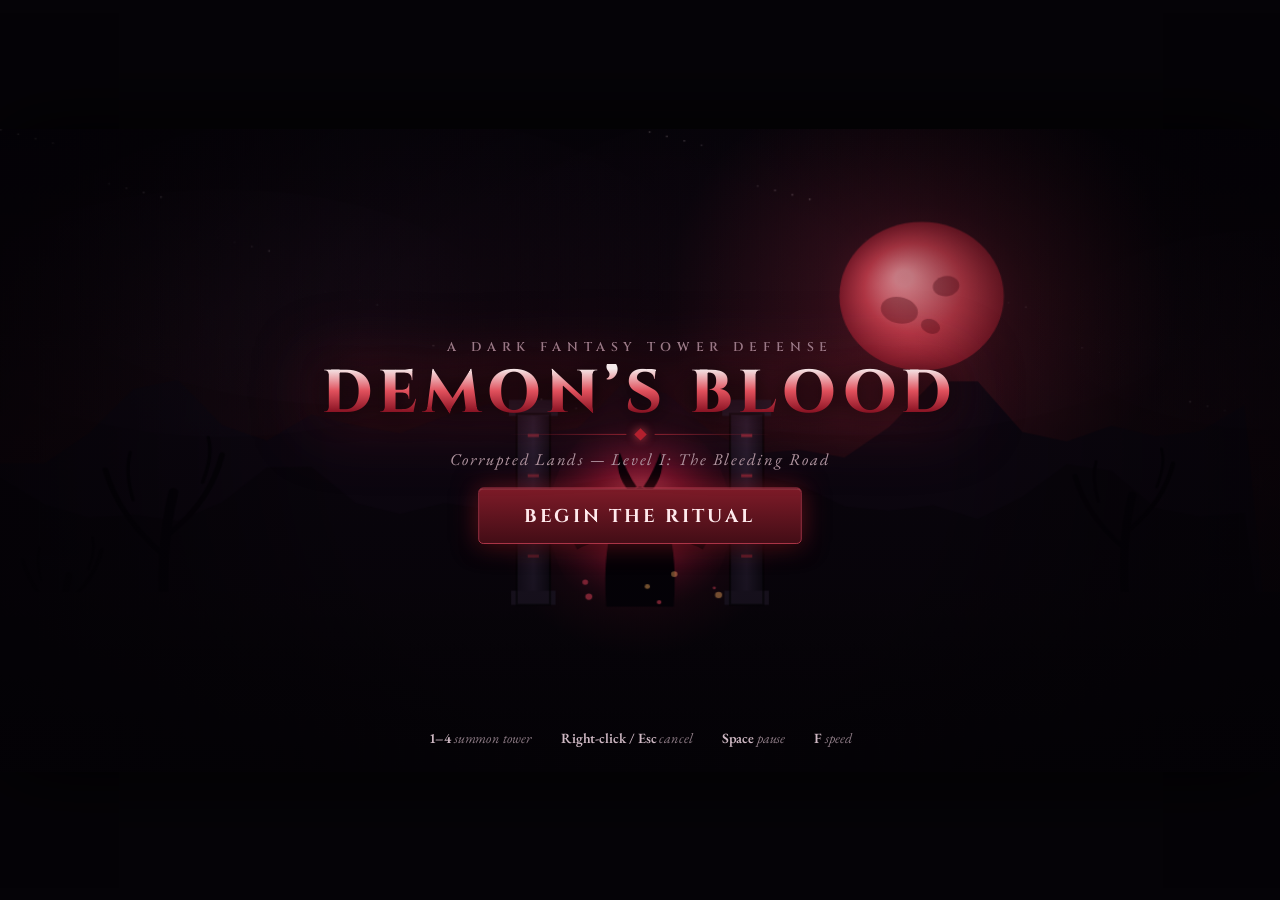
==== index.html @ a46289be "Seeker cost down to 100, upgrades +20%" ====
<!DOCTYPE html>
<html lang="en">
<head>
<meta charset="UTF-8">
<meta name="viewport" content="width=device-width, initial-scale=1">
<title>Demon's Blood — Dark Fantasy Tower Defense</title>
<link rel="preconnect" href="https://fonts.googleapis.com">
<link rel="preconnect" href="https://fonts.gstatic.com" crossorigin>
<link href="https://fonts.googleapis.com/css2?family=Cinzel:wght@400;600;800&family=EB+Garamond:ital,wght@0,400;0,600;1,400&display=swap" rel="stylesheet">
<link rel="stylesheet" href="css/style.css?v=19">
</head>
<body>

<div id="stage">
  <canvas id="game" width="1152" height="640"></canvas>

  <!-- ==================== IN-GAME HUD ==================== -->
  <div id="hud" class="hidden">

    <div id="top-bar">
      <div class="stat" id="stat-lives" title="Portal Integrity">
        <svg viewBox="0 0 24 24" class="ico"><path d="M12 21s-7.5-4.9-9.6-9.3C.7 8.3 2.4 4.6 5.8 3.7c2-.5 4.2.3 5.4 2 1.2-1.7 3.4-2.5 5.4-2 3.4.9 5.1 4.6 3.4 8C19.5 16.1 12 21 12 21z"/></svg>
        <span id="val-lives">20</span>
      </div>
      <div class="stat" id="stat-gold" title="Blood Gold">
        <svg viewBox="0 0 24 24" class="ico gold"><circle cx="12" cy="12" r="8.5"/><circle cx="12" cy="12" r="5.2" class="inner"/></svg>
        <span id="val-gold">220</span>
      </div>
      <div class="stat" id="stat-wave" title="Wave">
        <svg viewBox="0 0 24 24" class="ico"><path d="M5 21V4.5c0-.6.7-.9 1.1-.4L8 6.5l2-2.4c.4-.5 1.1-.2 1.1.4V15c0 .6.7.9 1.1.4L14 13l2 2.4c.4.5 1.1.2 1.1-.4"/></svg>
        <span id="val-wave">Wave 0 / 10</span>
      </div>
      <div class="spacer"></div>
      <button class="hud-btn" id="btn-pause" title="Pause (Space)">&#10074;&#10074;</button>
      <button class="hud-btn" id="btn-speed" title="Game speed (F)">1&times;</button>
    </div>

    <div id="boss-bar" class="hidden">
      <div id="boss-name">The Blood Warden</div>
      <div class="bar-track"><div id="boss-fill"></div></div>
    </div>

    <div id="banner" class="hidden"></div>

    <!-- Tower info panel -->
    <div id="info-panel" class="hidden">
      <button id="btn-close-panel" title="Close">&times;</button>
      <div class="ip-gem" id="ip-gem"></div>
      <h3 id="ip-title">Blood Spire</h3>
      <div id="ip-level">Level I</div>
      <ul id="ip-stats"></ul>
      <button id="btn-upgrade" class="panel-btn">Upgrade</button>
      <button id="btn-sell" class="panel-btn alt">Sell</button>
    </div>

    <!-- Enemy info panel -->
    <div id="enemy-panel" class="hidden">
      <button id="btn-close-enemy" title="Close">&times;</button>
      <div class="ip-gem" id="ep-gem"></div>
      <h3 id="ep-title">Imp</h3>
      <div id="ep-sub">Foe</div>
      <ul id="ep-stats"></ul>
    </div>

    <!-- Tower shop -->
    <div id="shop">
      <div class="tower-card" data-type="blood">
        <div class="tc-key">1</div>
        <canvas width="76" height="76"></canvas>
        <div class="tc-name">Blood Spire</div>
        <div class="tc-cost"><span class="coin"></span><span class="cost-val">50</span></div>
      </div>
      <div class="tower-card" data-type="frost">
        <div class="tc-key">2</div>
        <canvas width="76" height="76"></canvas>
        <div class="tc-name">Frost Shrine</div>
        <div class="tc-cost"><span class="coin"></span><span class="cost-val">65</span></div>
      </div>
      <div class="tower-card" data-type="doom">
        <div class="tc-key">3</div>
        <canvas width="76" height="76"></canvas>
        <div class="tc-name">Doom Spire</div>
        <div class="tc-cost"><span class="coin"></span><span class="cost-val">90</span></div>
      </div>
      <div class="tower-card" data-type="soul">
        <div class="tc-key">4</div>
        <canvas width="76" height="76"></canvas>
        <div class="tc-name">Soul Altar</div>
        <div class="tc-cost"><span class="coin"></span><span class="cost-val">75</span></div>
      </div>
      <div class="tower-card" data-type="seeker">
        <div class="tc-key">5</div>
        <canvas width="76" height="76"></canvas>
        <div class="tc-name">Seeker Spire</div>
        <div class="tc-cost"><span class="coin"></span><span class="cost-val">120</span></div>
      </div>
    </div>

    <button id="btn-wave">
      <span id="wave-label">Call Wave 1</span>
      <span id="wave-bonus">+0</span>
    </button>

    <div id="toasts"></div>
    <div id="wave-bar"></div>
    <div id="wave-tip" class="hidden"></div>
    <div id="tower-tip" class="hidden"></div>
  </div>

  <!-- ==================== TITLE SCREEN ==================== -->
  <div id="title-screen" class="screen">
    <div class="title-logo">
      <div class="title-pre">A Dark Fantasy Tower Defense</div>
      <h1>Demon&rsquo;s Blood</h1>
      <div class="title-rule"><span></span><i></i><span></span></div>
      <div class="title-sub">Corrupted Lands &mdash; Level I: The Bleeding Road</div>
    </div>
    <button id="btn-start" class="btn-main">Begin the Ritual</button>
    <div class="title-tips">
      <span><b>1&ndash;4</b> summon tower</span>
      <span><b>Right-click / Esc</b> cancel</span>
      <span><b>Space</b> pause</span>
      <span><b>F</b> speed</span>
    </div>
  </div>

  <!-- ==================== DIFFICULTY ==================== -->
  <div id="difficulty-screen" class="screen hidden">
    <div class="screen-box difficulty-box">
      <h2>Prepare the Ritual</h2>
      <div class="result-sub">Choose your burden</div>
      <div class="diff-row">
        <div class="diff-label">Difficulty</div>
        <div class="diff-value"><span id="diff-num">1</span> / 10</div>
      </div>
      <input id="diff-slider" class="diff-slider" type="range" min="1" max="10" step="1" value="1">
      <div class="diff-desc" id="diff-desc">Enemy HP: +10%</div>
      <button id="btn-continue" class="btn-main">To Battle</button>
      <button id="btn-back-title" class="btn-ghost">Back</button>
    </div>
  </div>

  <!-- ==================== PAUSE ==================== -->
  <div id="pause-screen" class="screen hidden">
    <div class="screen-box">
      <h2>Ritual Suspended</h2>
      <button id="btn-resume" class="btn-main">Resume</button>
    </div>
  </div>

  <!-- ==================== VICTORY ==================== -->
  <div id="victory-screen" class="screen hidden">
    <div class="screen-box">
      <h2 class="good">The Road is Purged</h2>
      <div class="result-sub">The Bleeding Road endures your vigil.</div>
      <div class="result-stats">
        <div><span class="rs-val" id="v-kills">0</span><span class="rs-key">Slain</span></div>
        <div><span class="rs-val" id="v-gold">0</span><span class="rs-key">Gold Earned</span></div>
        <div><span class="rs-val" id="v-time">0:00</span><span class="rs-key">Time</span></div>
      </div>
      <button id="btn-replay-win" class="btn-main">Ritual Again</button>
      <button id="btn-menu-win" class="btn-ghost">Main Menu</button>
    </div>
  </div>

  <!-- ==================== DEFEAT ==================== -->
  <div id="defeat-screen" class="screen hidden">
    <div class="screen-box">
      <h2 class="bad">The Portal Has Fallen</h2>
      <div class="result-sub">Blood floods the mortal realm.</div>
      <div class="result-stats">
        <div><span class="rs-val" id="d-waves">0</span><span class="rs-key">Waves Held</span></div>
        <div><span class="rs-val" id="d-kills">0</span><span class="rs-key">Slain</span></div>
        <div><span class="rs-val" id="d-time">0:00</span><span class="rs-key">Time</span></div>
      </div>
      <button id="btn-replay-lose" class="btn-main">Ritual Again</button>
      <button id="btn-menu-lose" class="btn-ghost">Main Menu</button>
    </div>
  </div>

  <div id="damage-flash"></div>
</div>

<script src="js/sprites.js?v=19"></script>
<script src="js/game.js?v=19"></script>
</body>
</html>
---- css/style.css ----
/* ============================================================
   DEMON'S BLOOD — dark fantasy interface
   ============================================================ */
:root {
  --blood: #b3202e;
  --blood-bright: #e04552;
  --bone: #d8cfbc;
  --gold: #d9a441;
  --panel-0: #1c161d;
  --panel-1: #120d13;
  --panel-line: #4a3a44;
  --text: #cfc4c9;
  --text-dim: #8d8189;
}

* { margin: 0; padding: 0; box-sizing: border-box; user-select: none; -webkit-user-select: none; }

html, body {
  width: 100%; height: 100%;
  background: #050307;
  overflow: hidden;
  font-family: "EB Garamond", Georgia, serif;
  color: var(--text);
  cursor: default;
}

.hidden { display: none !important; }

/* ---------- stage (scales to fit window) ---------- */
#stage {
  position: absolute;
  width: 1314px; height: 660px;
  transform-origin: 0 0;
  overflow: hidden;
  background: #0a070c;
  box-shadow: 0 0 80px rgba(0,0,0,.9);
}
/* The level is drawn into its own smaller box on the left of the stage so the
   tower interface, stats and controls fit alongside it in the right sidebar.
   The canvas buffer stays 1152x640 but its CSS box (and therefore its hit
   area) is reduced, so the browser scales the drawing to fit. */
#game {
  position: absolute;
  left: 0; top: 44px;
  width: 1044px; height: 584px;
  display: block;
  border-radius: 0 4px 4px 0;
  box-shadow: 0 0 0 1px #3a2b36;
}
#game.title-bg {
  top: 0;
  width: 1314px; height: 660px;
  border-radius: 0;
  box-shadow: none;
}

/* ============================================================
   HUD
   ============================================================ */
#hud { position: absolute; inset: 0; pointer-events: none; }
#hud button, #hud .tower-card { pointer-events: auto; }

/* ---------- top bar ---------- */
#top-bar {
  position: absolute; top: 0; left: 0; right: 0;
  height: 44px;
  display: flex; align-items: center; gap: 10px;
  padding: 0 12px;
  background: linear-gradient(180deg, rgba(24,17,24,.96), rgba(12,8,13,.9) 70%, rgba(12,8,13,0));
  border-bottom: 1px solid rgba(90,66,78,.4);
  z-index: 3;
}
.stat {
  display: flex; align-items: center; gap: 7px;
  font-family: "Cinzel", serif; font-weight: 600; font-size: 16px;
  color: var(--bone);
  padding: 3px 12px;
  background: linear-gradient(180deg, #241b24, #17111a);
  border: 1px solid #443443;
  border-radius: 4px;
  box-shadow: inset 0 1px 0 rgba(255,255,255,.05), 0 2px 5px rgba(0,0,0,.5);
  min-width: 96px;
}
.stat .ico { width: 17px; height: 17px; fill: var(--blood-bright); filter: drop-shadow(0 0 4px rgba(224,69,82,.7)); }
.stat .ico.gold { fill: var(--gold); filter: drop-shadow(0 0 4px rgba(217,164,65,.7)); }
.stat .ico .inner { fill: none; stroke: rgba(0,0,0,.45); stroke-width: 1.6; }
#stat-gold span { color: var(--gold); }
#stat-wave span { font-size: 14px; letter-spacing: .5px; }

.spacer { flex: 1; }

.hud-btn {
  width: 38px; height: 30px;
  font-family: "Cinzel", serif; font-size: 13px; font-weight: 700;
  color: var(--bone);
  background: linear-gradient(180deg, #2a2029, #17111a);
  border: 1px solid #4a3a44; border-radius: 4px;
  cursor: pointer;
  transition: .15s;
}
.hud-btn:hover { border-color: var(--blood); color: #fff; box-shadow: 0 0 10px rgba(179,32,46,.5); }
.hud-btn.active { background: linear-gradient(180deg, #47151d, #2a0d12); border-color: var(--blood-bright); color: #ffd9dc; }
.hud-btn.fast { box-shadow: 0 0 12px rgba(224,69,82,.85); border-color: #ff6a76; color: #fff; }

/* ---------- boss bar ---------- */
#boss-bar {
  position: absolute; top: 54px; left: 522px; transform: translateX(-50%);
  width: 460px; text-align: center;
  z-index: 3;
}
#boss-name {
  font-family: "Cinzel", serif; font-size: 13px; font-weight: 800;
  letter-spacing: 4px; text-transform: uppercase;
  color: #ff8b93;
  text-shadow: 0 0 10px rgba(224,69,82,.9), 0 2px 3px #000;
  margin-bottom: 4px;
}
.bar-track {
  height: 13px; background: #120a0d;
  border: 1px solid #5c2a31; border-radius: 3px;
  box-shadow: 0 0 14px rgba(179,32,46,.35), inset 0 2px 4px rgba(0,0,0,.7);
  overflow: hidden;
}
#boss-fill {
  height: 100%; width: 100%;
  background: linear-gradient(180deg, #ff5d67, #b3202e 55%, #7a121f);
  box-shadow: 0 0 12px rgba(255,93,103,.8);
  transition: width .15s linear;
}

/* ---------- wave banner ---------- */
#banner {
  position: absolute; top: 96px; left: 522px;
  transform: translateX(-50%);
  font-family: "Cinzel", serif; font-weight: 800;
  font-size: 30px; letter-spacing: 6px; text-transform: uppercase;
  color: #f2d9dd;
  text-shadow: 0 0 18px rgba(179,32,46,.95), 0 3px 5px #000;
  white-space: nowrap;
  animation: bannerIn 3.2s ease forwards;
  pointer-events: none;
}
#banner .b-sub {
  display: block; text-align: center;
  font-family: "EB Garamond", serif; font-weight: 400; font-style: italic;
  font-size: 16px; letter-spacing: 2px; text-transform: none;
  color: var(--blood-bright); margin-top: 2px;
}
@keyframes bannerIn {
  0% { opacity: 0; transform: translateX(-50%) scale(1.35); }
  12% { opacity: 1; transform: translateX(-50%) scale(1); }
  78% { opacity: 1; }
  100% { opacity: 0; transform: translateX(-50%) translateY(-14px); }
}

/* ---------- info panel ---------- */
#info-panel, #enemy-panel {
  position: absolute; left: 1054px; bottom: 88px;
  width: 250px;
  padding: 8px 12px 10px;
  background: linear-gradient(180deg, rgba(30,23,31,.97), rgba(15,11,17,.97));
  border: 1px solid var(--panel-line);
  border-top: 2px solid var(--blood);
  border-radius: 6px;
  box-shadow: 0 8px 26px rgba(0,0,0,.65), inset 0 1px 0 rgba(255,255,255,.05);
  pointer-events: auto;
  z-index: 4;
}
#enemy-panel { border-top-color: #7a5f74; }
#btn-close-panel, #btn-close-enemy {
  position: absolute; top: 4px; right: 8px;
  background: none; border: none; color: var(--text-dim);
  font-size: 18px; line-height: 1; cursor: pointer;
}
#btn-close-panel:hover, #btn-close-enemy:hover { color: var(--blood-bright); }
.ip-gem, #ep-gem {
  width: 30px; height: 30px; margin: 0 auto 3px;
  border-radius: 50%;
  border: 1px solid #55414f;
  background: radial-gradient(circle at 35% 30%, #3a2c3a, #14101a);
  box-shadow: inset 0 0 12px rgba(0,0,0,.8);
}
#ip-title, #ep-title {
  text-align: center; font-family: "Cinzel", serif;
  font-size: 15px; font-weight: 700; color: var(--bone);
  line-height: 1.1;
}
#ip-level, #ep-sub {
  text-align: center; font-size: 12px; font-style: italic;
  color: var(--gold); letter-spacing: 1.5px; margin-bottom: 5px;
}
#ip-stats, #ep-stats {
  list-style: none; margin-bottom: 6px;
  display: grid; grid-template-columns: 1fr 1fr; gap: 0 14px;
}
#ip-stats li, #ep-stats li {
  display: flex; justify-content: space-between;
  font-size: 12.5px; padding: 1px 2px;
  border-bottom: 1px dotted rgba(120,100,110,.3);
}
#ip-stats li span:first-child, #ep-stats li span:first-child { color: var(--text-dim); }
#ip-stats li span:last-child, #ep-stats li span:last-child { color: var(--bone); font-weight: 600; }

.panel-btn {
  display: block; width: 100%; margin-top: 5px;
  padding: 6px 0;
  font-family: "Cinzel", serif; font-size: 13px; font-weight: 700;
  letter-spacing: 1px;
  color: #ffe9ec;
  background: linear-gradient(180deg, #7d1a26, #4c0f18);
  border: 1px solid #a83240; border-radius: 4px;
  cursor: pointer; transition: .15s;
}
.panel-btn:hover:not(:disabled) { background: linear-gradient(180deg, #9c2231, #61121d); box-shadow: 0 0 14px rgba(224,69,82,.55); }
.panel-btn:disabled { opacity: .45; cursor: not-allowed; }
.panel-btn.alt {
  color: #ddd3c4;
  background: linear-gradient(180deg, #383038, #211b23);
  border-color: #554554;
}
.panel-btn.alt:hover { background: linear-gradient(180deg, #4a3f49, #2b232d); box-shadow: 0 0 10px rgba(0,0,0,.6); }

/* ---------- tower shop hover tooltip ---------- */
#tower-tip {
  position: absolute;
  right: 272px;
  width: 236px;
  padding: 9px 11px 10px;
  background: linear-gradient(180deg, rgba(32,24,34,.98), rgba(14,10,16,.98));
  border: 1px solid var(--panel-line);
  border-right: 3px solid var(--blood);
  border-radius: 6px;
  box-shadow: 0 10px 30px rgba(0,0,0,.7), inset 0 1px 0 rgba(255,255,255,.05);
  pointer-events: none;
  z-index: 6;
}
#tower-tip.hidden { display: none; }
.tt-name {
  font-family: "Cinzel", serif; font-size: 14px; font-weight: 700;
  color: var(--bone); line-height: 1.1;
}
.tt-cost {
  font-size: 12px; font-weight: 600; color: var(--gold); margin: 2px 0 6px;
}
.tt-desc {
  font-size: 12px; font-style: italic; color: var(--text-dim);
  line-height: 1.35; margin-bottom: 7px;
}
.tt-stats {
  list-style: none;
  display: grid; grid-template-columns: 1fr 1fr; gap: 0 12px;
}
.tt-stats li {
  display: flex; justify-content: space-between;
  font-size: 12px; padding: 1px 0;
  border-bottom: 1px dotted rgba(120,100,110,.3);
}
.tt-stats li span:first-child { color: var(--text-dim); }
.tt-stats li span:last-child { color: var(--bone); font-weight: 600; }

/* ---------- shop ---------- */
#shop {
  position: absolute; left: 1054px; top: 56px;
  width: 250px;
  display: flex; flex-direction: column; gap: 4px;
  padding: 6px;
  background: linear-gradient(180deg, rgba(26,19,27,.95), rgba(11,8,13,.97));
  border: 1px solid var(--panel-line);
  border-radius: 8px;
  box-shadow: 0 0 24px rgba(0,0,0,.6), inset 0 1px 0 rgba(255,255,255,.05);
  z-index: 3;
}
.tower-card {
  position: relative;
  width: 238px; height: 36px; padding: 0 8px 0 40px;
  text-align: left;
  display: flex; flex-direction: column; justify-content: center;
  background: linear-gradient(180deg, #251d26, #161019);
  border: 1px solid #453645;
  border-radius: 6px;
  cursor: pointer;
  transition: transform .12s, border-color .12s, box-shadow .12s;
}
.tower-card canvas {
  position: absolute; left: 4px; top: 50%; transform: translateY(-50%);
  width: 30px; height: 30px; display: block;
}
.tower-card:hover { transform: translateX(-4px); border-color: #7a5f74; }
.tower-card.selected {
  border-color: var(--blood-bright);
  box-shadow: 0 0 18px rgba(224,45,62,.6), inset 0 0 12px rgba(179,32,46,.3);
  transform: translateX(-5px);
}
.tower-card.cant { filter: grayscale(.85) brightness(.65); cursor: not-allowed; }
.tower-card.cant:hover { transform: none; }
.tc-name {
  font-family: "Cinzel", serif; font-size: 11px; font-weight: 700;
  color: var(--bone); letter-spacing: .3px;
  white-space: nowrap;
}
.tc-cost {
  position: absolute; right: 8px; top: 50%; transform: translateY(-50%);
  display: flex; align-items: center; gap: 5px;
  font-size: 13px; font-weight: 600; color: var(--gold);
}
.coin {
  width: 10px; height: 10px; border-radius: 50%;
  background: radial-gradient(circle at 32% 30%, #ffe9a8, #d9a441 60%, #8a5f1d);
  box-shadow: 0 0 5px rgba(217,164,65,.8);
  display: inline-block;
}
.tc-key {
  position: absolute; top: 4px; left: 5px;
  width: 16px; height: 16px; line-height: 15px;
  font-family: "Cinzel", serif; font-size: 10px; font-weight: 700;
  color: #cdb9c6;
  background: rgba(0,0,0,.55);
  border: 1px solid #4d3d4b; border-radius: 3px;
}
.tower-card.cant .tc-cost { color: #d4525f; }

/* ---------- upcoming-waves bar (bottom of the field) ---------- */
#wave-bar {
  position: absolute; left: 0; top: 628px;
  width: 1044px; height: 32px;
  overflow: hidden;
  background: linear-gradient(180deg, rgba(18,12,18,.96), rgba(8,5,9,.98));
  border-top: 1px solid rgba(120,86,98,.5);
  box-shadow: inset 0 1px 0 rgba(255,255,255,.04);
  pointer-events: auto;
  z-index: 3;
}
#wave-track {
  position: absolute; left: 0; top: 0;
  height: 100%;
  display: flex; align-items: center; gap: 5px;
  will-change: transform;
}
.wavestone {
  position: relative;
  flex: 0 0 136px;
  width: 136px;
  height: 22px;
  display: flex; align-items: center; justify-content: center;
  font-family: "Cinzel", serif; font-size: 12px; font-weight: 700;
  color: #9a8792;
  background: linear-gradient(180deg, #241c25, #161019);
  border: 1px solid #423341;
  border-radius: 4px;
  cursor: pointer;
  transition: .12s;
}
.wavestone .ws-num { line-height: 1; }
.wavestone.done { color: #5f525c; border-color: #2e2530; background: #100b12; }
.wavestone.passed { visibility: hidden; }
.wavestone.current {
  color: #ffe4e7;
  background: linear-gradient(180deg, #7d1a26, #4c0f18);
  border-color: #b8394a;
  box-shadow: 0 0 12px rgba(224,45,62,.6);
}
.wavestone.soon { color: #cdb9c6; border-color: #55454f; }
.wavestone:hover { border-color: var(--blood-bright); color: #fff; }
.wavestone.current:hover { color: #fff; }

#wave-tip {
  position: absolute; left: 0; top: 0;
  width: 250px;
  padding: 8px 11px 9px;
  background: linear-gradient(180deg, rgba(32,24,34,.98), rgba(14,10,16,.98));
  border: 1px solid var(--panel-line);
  border-bottom: 3px solid var(--blood);
  border-radius: 6px;
  box-shadow: 0 10px 30px rgba(0,0,0,.7), inset 0 1px 0 rgba(255,255,255,.05);
  pointer-events: none;
  z-index: 7;
}
#wave-tip.hidden { display: none; }
.wt-title {
  font-family: "Cinzel", serif; font-size: 13.5px; font-weight: 700;
  color: var(--bone); line-height: 1.15;
}
.wt-sub { font-size: 11.5px; font-style: italic; color: var(--gold); margin: 1px 0 6px; }
.wt-row {
  display: flex; align-items: baseline; justify-content: space-between;
  gap: 8px; font-size: 12px; padding: 2px 0;
  border-bottom: 1px dotted rgba(120,100,110,.3);
}
.wt-row .wt-enemy { color: var(--bone); font-weight: 600; }
.wt-row .wt-enemy .wt-count { color: var(--gold); font-weight: 700; margin-left: 3px; }
.wt-row .wt-meta { color: var(--text-dim); white-space: nowrap; }

/* ---------- wave button ---------- */
#btn-wave {
  position: absolute; left: 1054px; bottom: 14px;
  width: 250px;
  display: flex; flex-direction: column; align-items: center; gap: 1px;
  padding: 9px 10px;
  font-family: "Cinzel", serif; font-weight: 800; font-size: 14px;
  letter-spacing: 1px;
  color: #ffe4e7;
  background: linear-gradient(180deg, #85202c, #4a0f18);
  border: 1px solid #b8394a; border-radius: 6px;
  cursor: pointer;
  box-shadow: 0 0 18px rgba(179,32,46,.45), inset 0 1px 0 rgba(255,255,255,.12);
  transition: .15s;
  animation: wavePulse 1.8s ease-in-out infinite;
  z-index: 4;
}
#btn-wave:hover { background: linear-gradient(180deg, #a12735, #5d131e); box-shadow: 0 0 26px rgba(224,69,82,.7); }
#btn-wave:disabled {
  animation: none; opacity: .5; cursor: default;
  background: linear-gradient(180deg, #342733, #1d151f); border-color: #4a3a44;
  box-shadow: none;
}
#wave-bonus { font-family: "EB Garamond", serif; font-size: 12.5px; font-weight: 600; color: var(--gold); letter-spacing: .5px; }
@keyframes wavePulse {
  0%, 100% { box-shadow: 0 0 14px rgba(179,32,46,.4); }
  50% { box-shadow: 0 0 26px rgba(224,69,82,.75); }
}

/* ---------- toasts ---------- */
#toasts {
  position: absolute; left: 12px; bottom: 48px;
  display: flex; flex-direction: column-reverse; gap: 6px;
  pointer-events: none;
}
.toast {
  font-size: 14.5px; font-style: italic;
  color: #e8d9dd;
  padding: 6px 12px;
  background: rgba(16,11,17,.92);
  border-left: 3px solid var(--blood);
  border-radius: 3px;
  box-shadow: 0 3px 10px rgba(0,0,0,.55);
  animation: toastIn .25s ease, toastOut .5s ease 2.6s forwards;
}
.toast.warn { border-left-color: var(--gold); color: #f3dfb6; }
@keyframes toastIn { from { opacity: 0; transform: translateX(-18px); } }
@keyframes toastOut { to { opacity: 0; transform: translateX(-14px); } }

/* ============================================================
   SCREENS (title / pause / end)
   ============================================================ */
.screen {
  position: absolute; inset: 0;
  display: flex; flex-direction: column; align-items: center; justify-content: center;
  gap: 18px;
  padding: 24px 20px 44px;
  background: radial-gradient(ellipse at 50% 42%, rgba(20,8,14,.55), rgba(4,2,5,.93) 78%);
  z-index: 20;
}
#title-screen {
  background: linear-gradient(180deg, rgba(4,2,6,.25), rgba(4,2,6,.15) 45%, rgba(4,2,6,.75));
}

.title-logo { text-align: center; }
.title-pre {
  font-family: "Cinzel", serif; font-size: 13px; font-weight: 600;
  letter-spacing: 6px; text-transform: uppercase;
  color: #9a7f8d;
  margin-bottom: 8px;
}
h1 {
  font-family: "Cinzel", serif; font-weight: 800;
  font-size: 62px; letter-spacing: 6px; text-transform: uppercase;
  line-height: 1;
  background: linear-gradient(180deg, #f4e9ea 8%, #e0505c 45%, #8e1626 78%, #4d0a14);
  -webkit-background-clip: text; background-clip: text;
  -webkit-text-fill-color: transparent; color: transparent;
  filter: drop-shadow(0 3px 12px rgba(0,0,0,.9)) drop-shadow(0 0 34px rgba(179,32,46,.5));
}
.title-rule { display: flex; align-items: center; justify-content: center; gap: 10px; margin-top: 6px; }
.title-rule span { width: 120px; height: 1px; background: linear-gradient(90deg, transparent, #8e2231); }
.title-rule span:last-child { transform: scaleX(-1); }
.title-rule i {
  width: 9px; height: 9px; background: var(--blood);
  transform: rotate(45deg);
  box-shadow: 0 0 10px rgba(224,69,82,.9);
}
.title-sub {
  margin-top: 10px;
  font-style: italic; font-size: 17px; letter-spacing: 2px;
  color: #b39aa6;
}

.btn-main {
  font-family: "Cinzel", serif; font-weight: 700; font-size: 19px;
  letter-spacing: 3px; text-transform: uppercase;
  color: #ffe9ec;
  padding: 15px 46px;
  background: linear-gradient(180deg, #7e1b28, #430d16);
  border: 1px solid #b2374a; border-radius: 5px;
  cursor: pointer;
  box-shadow: 0 0 26px rgba(179,32,46,.5), inset 0 1px 0 rgba(255,255,255,.15), 0 6px 18px rgba(0,0,0,.6);
  transition: .18s;
}
.btn-main:hover {
  background: linear-gradient(180deg, #9c2233, #56111c);
  box-shadow: 0 0 40px rgba(224,69,82,.8), inset 0 1px 0 rgba(255,255,255,.2), 0 6px 18px rgba(0,0,0,.6);
  transform: translateY(-2px);
}
.btn-ghost {
  font-family: "Cinzel", serif; font-size: 13px; font-weight: 600;
  letter-spacing: 2px; text-transform: uppercase;
  color: #b7a6ae; background: none;
  border: 1px solid #55424f; border-radius: 4px;
  padding: 9px 26px; cursor: pointer; transition: .15s;
}
.btn-ghost:hover { color: #fff; border-color: #8d6f80; }

.title-tips {
  position: absolute; bottom: 26px;
  display: flex; gap: 30px;
  font-size: 14.5px; font-style: italic; color: #8d7b85;
}
.title-tips b { color: #cfb9c4; font-style: normal; font-weight: 600; }

.screen-box {
  text-align: center;
  padding: 40px 60px;
  background: linear-gradient(180deg, rgba(30,22,31,.97), rgba(13,9,15,.98));
  border: 1px solid #55414f;
  border-top: 3px solid var(--blood);
  border-radius: 8px;
  box-shadow: 0 20px 70px rgba(0,0,0,.85), 0 0 60px rgba(179,32,46,.18);
  display: flex; flex-direction: column; align-items: center; gap: 16px;
}
.screen-box h2 {
  font-family: "Cinzel", serif; font-weight: 800; font-size: 34px;
  letter-spacing: 4px; text-transform: uppercase; color: var(--bone);
}
.screen-box h2.good { color: #e8d9b8; text-shadow: 0 0 24px rgba(217,164,65,.5); }
.screen-box h2.bad { color: #e45563; text-shadow: 0 0 24px rgba(224,69,82,.6); }
.result-sub { font-style: italic; font-size: 17px; color: var(--text-dim); margin-top: -8px; }

.result-stats { display: flex; gap: 34px; margin: 6px 0 4px; }
.result-stats > div { display: flex; flex-direction: column; gap: 3px; }
.rs-val { font-family: "Cinzel", serif; font-size: 30px; font-weight: 800; color: var(--gold); }

.difficulty-box { min-width: 420px; }
.diff-row { display: flex; align-items: baseline; justify-content: space-between; width: 100%; gap: 18px; margin-top: 4px; }
.diff-label { font-family: "Cinzel", serif; font-size: 16px; letter-spacing: 4px; text-transform: uppercase; color: #e8d9dd; }
.diff-value { font-family: "Cinzel", serif; font-size: 18px; font-weight: 700; color: var(--gold); }
.diff-slider { width: 100%; accent-color: var(--blood-bright); }
.diff-desc { font-style: italic; font-size: 16px; color: var(--text-dim); margin-top: -2px; }
.rs-key { font-size: 13px; letter-spacing: 2px; text-transform: uppercase; color: var(--text-dim); }

#damage-flash {
  position: absolute; inset: 0; z-index: 15;
  pointer-events: none;
  background: radial-gradient(ellipse at center, rgba(160,10,25,0) 40%, rgba(160,10,25,.55));
  opacity: 0;
}
#damage-flash.on { animation: dmgFlash .55s ease-out; }
@keyframes dmgFlash { 0% { opacity: 1; } 100% { opacity: 0; } }
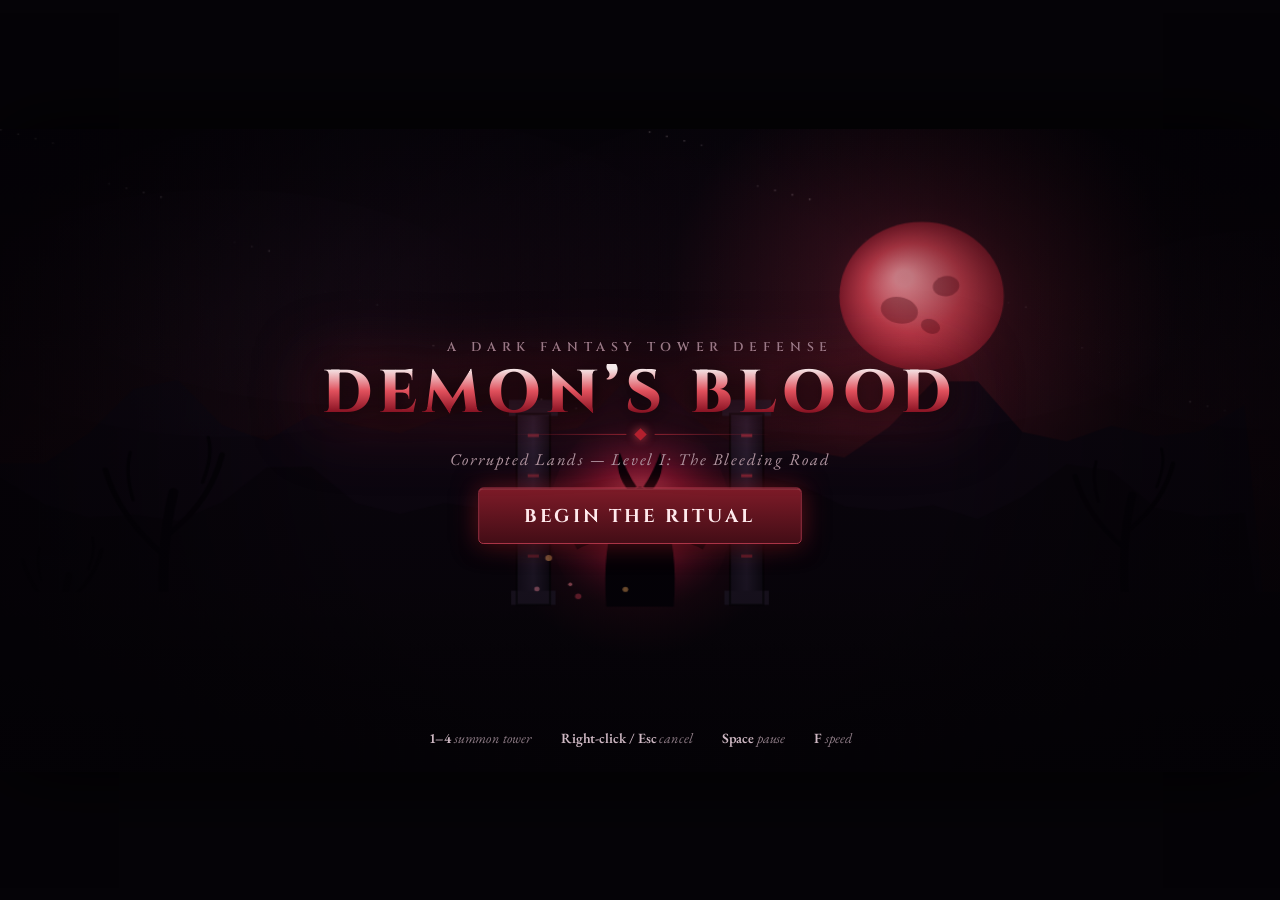
==== commit 33291745: "Add difficulty 0 (base HP)" ====
--- a/index.html
+++ b/index.html
@@ -7,7 +7,7 @@
 <link rel="preconnect" href="https://fonts.googleapis.com">
 <link rel="preconnect" href="https://fonts.gstatic.com" crossorigin>
 <link href="https://fonts.googleapis.com/css2?family=Cinzel:wght@400;600;800&family=EB+Garamond:ital,wght@0,400;0,600;1,400&display=swap" rel="stylesheet">
-<link rel="stylesheet" href="css/style.css?v=19">
+<link rel="stylesheet" href="css/style.css?v=20">
 </head>
 <body>
 
@@ -131,10 +131,10 @@
       <div class="result-sub">Choose your burden</div>
       <div class="diff-row">
         <div class="diff-label">Difficulty</div>
-        <div class="diff-value"><span id="diff-num">1</span> / 10</div>
+        <div class="diff-value"><span id="diff-num">0</span> / 10</div>
       </div>
-      <input id="diff-slider" class="diff-slider" type="range" min="1" max="10" step="1" value="1">
-      <div class="diff-desc" id="diff-desc">Enemy HP: +10%</div>
+      <input id="diff-slider" class="diff-slider" type="range" min="0" max="10" step="1" value="0">
+      <div class="diff-desc" id="diff-desc">Enemy HP: +0%</div>
       <button id="btn-continue" class="btn-main">To Battle</button>
       <button id="btn-back-title" class="btn-ghost">Back</button>
     </div>
@@ -181,7 +181,7 @@
   <div id="damage-flash"></div>
 </div>
 
-<script src="js/sprites.js?v=19"></script>
-<script src="js/game.js?v=19"></script>
+<script src="js/sprites.js?v=20"></script>
+<script src="js/game.js?v=20"></script>
 </body>
 </html>
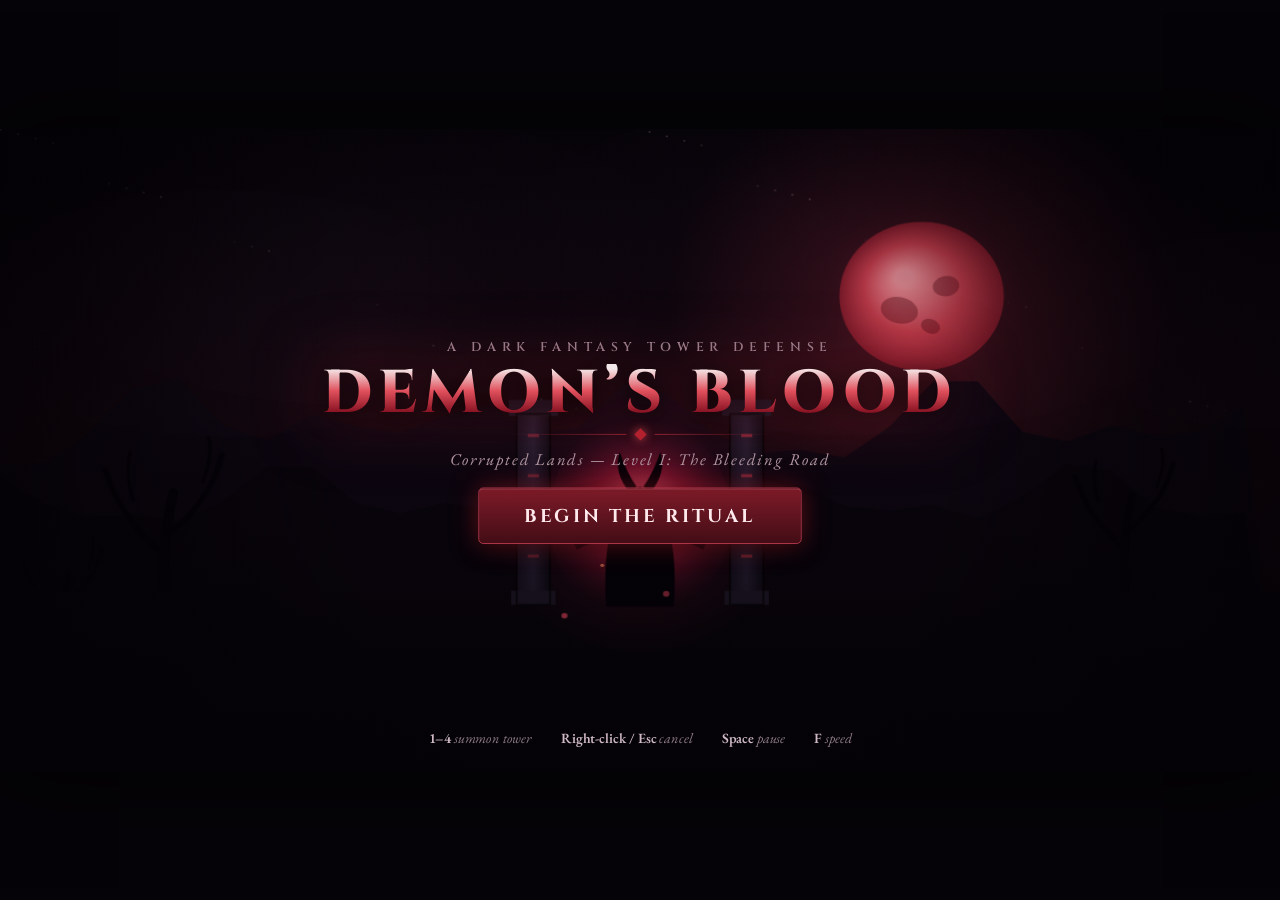
==== commit 05413303: "Cache bump v41" ====
--- a/index.html
+++ b/index.html
@@ -7,7 +7,7 @@
 <link rel="preconnect" href="https://fonts.googleapis.com">
 <link rel="preconnect" href="https://fonts.gstatic.com" crossorigin>
 <link href="https://fonts.googleapis.com/css2?family=Cinzel:wght@400;600;800&family=EB+Garamond:ital,wght@0,400;0,600;1,400&display=swap" rel="stylesheet">
-<link rel="stylesheet" href="css/style.css?v=20">
+<link rel="stylesheet" href="css/style.css?v=41">
 </head>
 <body>
 
@@ -181,7 +181,7 @@
   <div id="damage-flash"></div>
 </div>
 
-<script src="js/sprites.js?v=20"></script>
-<script src="js/game.js?v=20"></script>
+<script src="js/sprites.js?v=41"></script>
+<script src="js/game.js?v=41"></script>
 </body>
 </html>
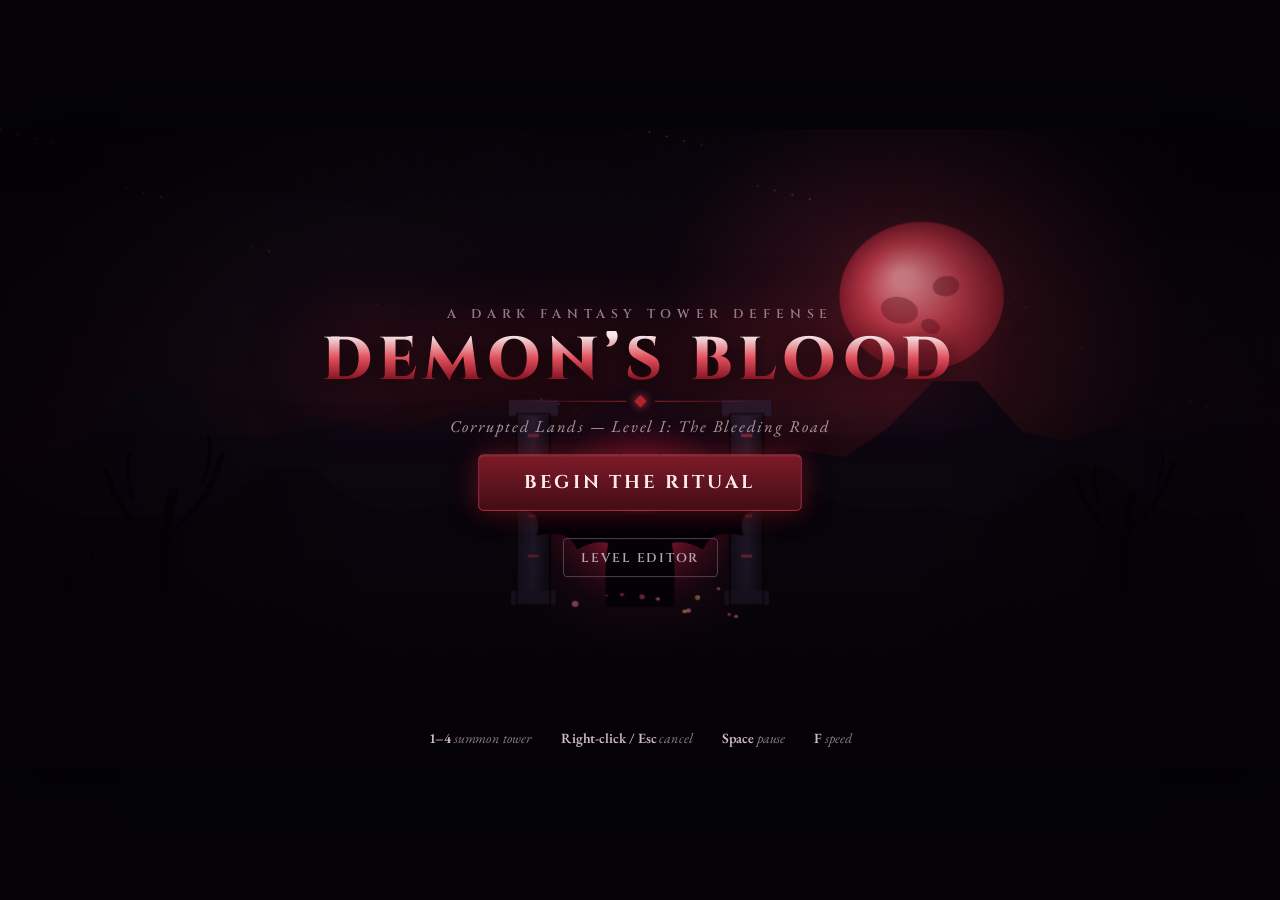
==== commit 2a459c37: "Add level editor with custom path/waves and play support" ====
--- a/index.html
+++ b/index.html
@@ -7,7 +7,7 @@
 <link rel="preconnect" href="https://fonts.googleapis.com">
 <link rel="preconnect" href="https://fonts.gstatic.com" crossorigin>
 <link href="https://fonts.googleapis.com/css2?family=Cinzel:wght@400;600;800&family=EB+Garamond:ital,wght@0,400;0,600;1,400&display=swap" rel="stylesheet">
-<link rel="stylesheet" href="css/style.css?v=41">
+<link rel="stylesheet" href="css/style.css?v=42">
 </head>
 <body>
 
@@ -116,6 +116,7 @@
       <div class="title-sub">Corrupted Lands &mdash; Level I: The Bleeding Road</div>
     </div>
     <button id="btn-start" class="btn-main">Begin the Ritual</button>
+    <a href="level_editor.html" class="btn-ghost" style="margin-top:10px;text-decoration:none;padding:10px 18px">Level Editor</a>
     <div class="title-tips">
       <span><b>1&ndash;4</b> summon tower</span>
       <span><b>Right-click / Esc</b> cancel</span>
@@ -181,7 +182,7 @@
   <div id="damage-flash"></div>
 </div>
 
-<script src="js/sprites.js?v=41"></script>
-<script src="js/game.js?v=41"></script>
+<script src="js/sprites.js?v=42"></script>
+<script src="js/game.js?v=42"></script>
 </body>
 </html>
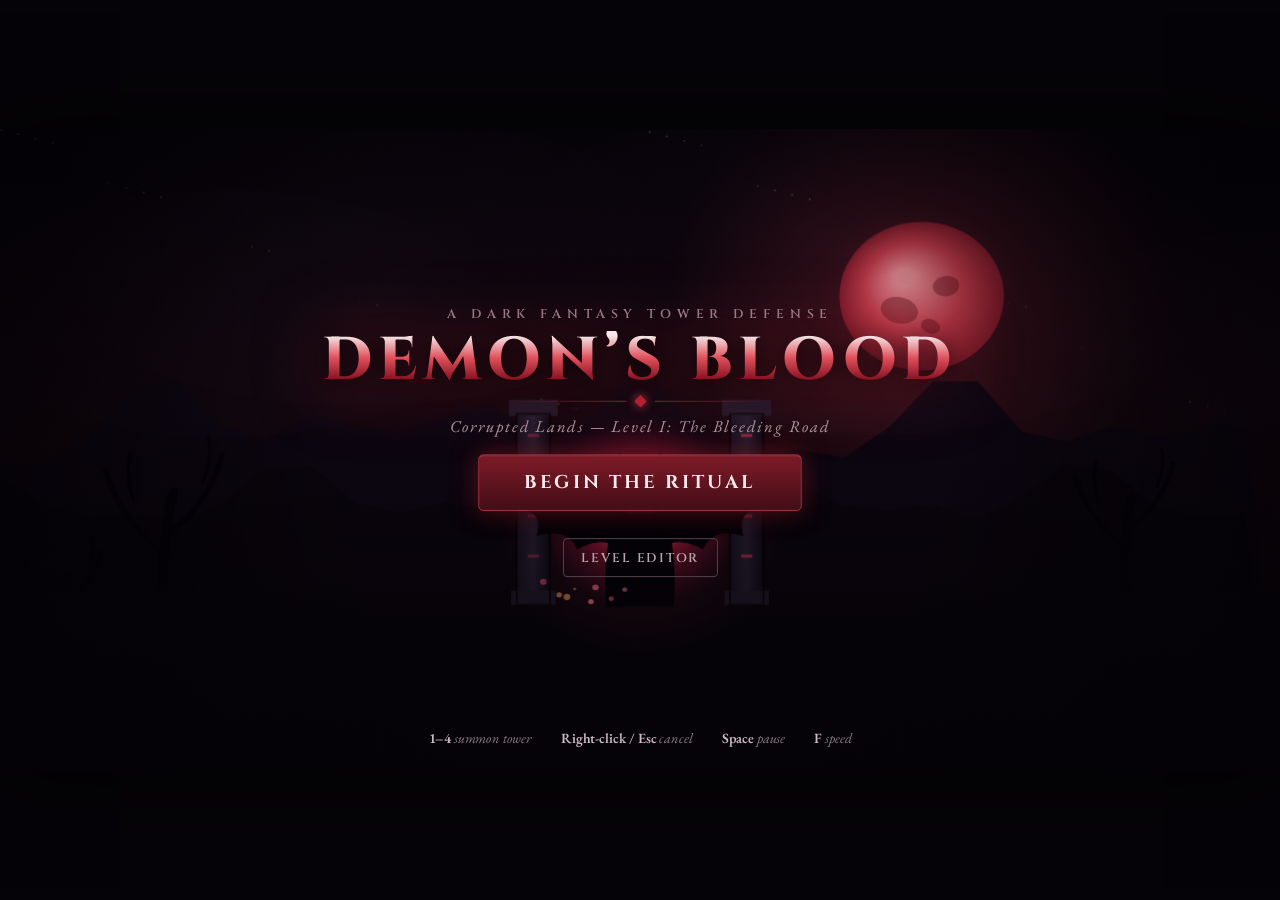
==== commit 0c149ef6: "Hide big boss bar if multiple wardens" ====
--- a/index.html
+++ b/index.html
@@ -7,7 +7,7 @@
 <link rel="preconnect" href="https://fonts.googleapis.com">
 <link rel="preconnect" href="https://fonts.gstatic.com" crossorigin>
 <link href="https://fonts.googleapis.com/css2?family=Cinzel:wght@400;600;800&family=EB+Garamond:ital,wght@0,400;0,600;1,400&display=swap" rel="stylesheet">
-<link rel="stylesheet" href="css/style.css?v=42">
+<link rel="stylesheet" href="css/style.css?v=43">
 </head>
 <body>
 
@@ -182,7 +182,7 @@
   <div id="damage-flash"></div>
 </div>
 
-<script src="js/sprites.js?v=42"></script>
-<script src="js/game.js?v=42"></script>
+<script src="js/sprites.js?v=43"></script>
+<script src="js/game.js?v=43"></script>
 </body>
 </html>
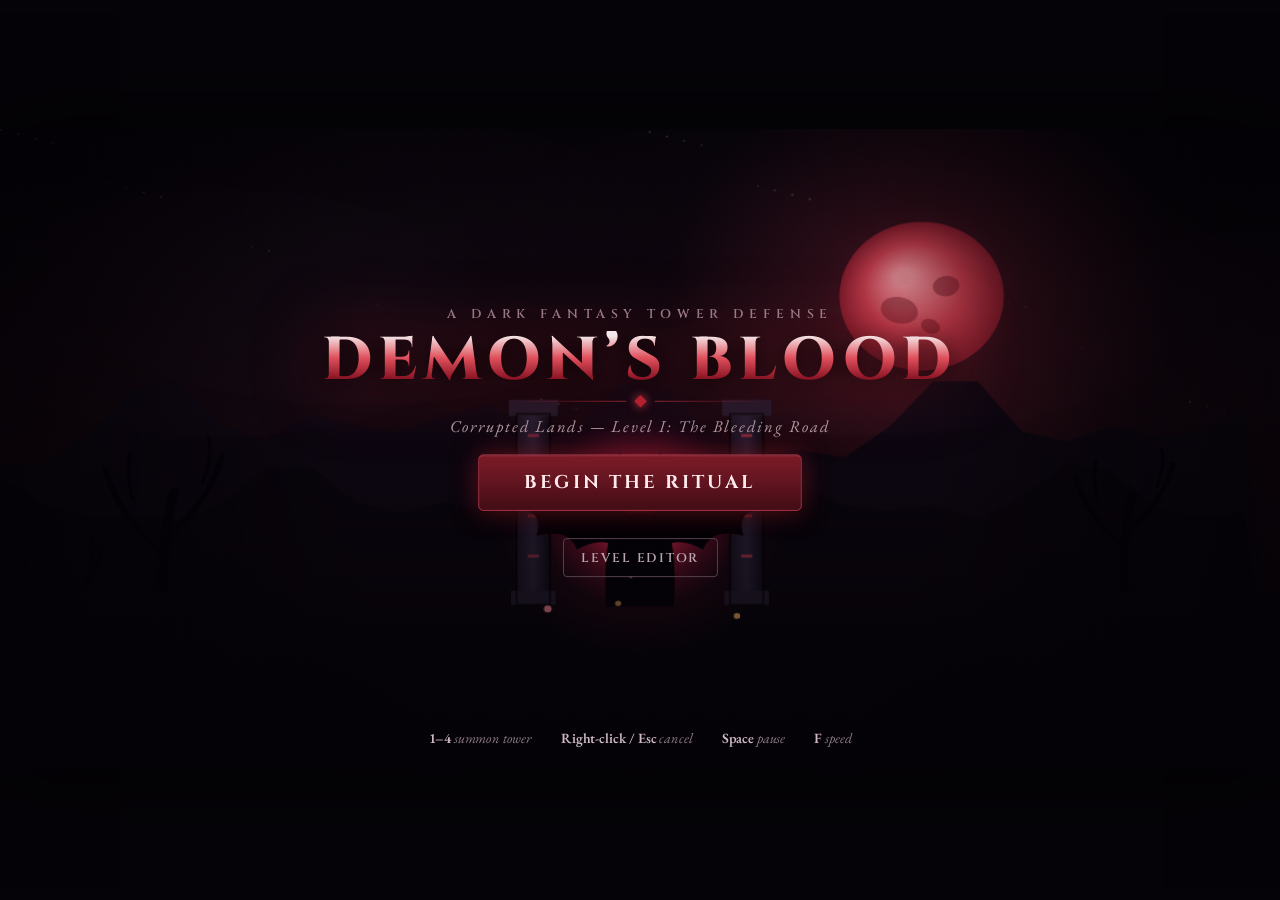
==== commit f245a7ae: "Block boss bar if wave has multiple wardens" ====
--- a/index.html
+++ b/index.html
@@ -7,7 +7,7 @@
 <link rel="preconnect" href="https://fonts.googleapis.com">
 <link rel="preconnect" href="https://fonts.gstatic.com" crossorigin>
 <link href="https://fonts.googleapis.com/css2?family=Cinzel:wght@400;600;800&family=EB+Garamond:ital,wght@0,400;0,600;1,400&display=swap" rel="stylesheet">
-<link rel="stylesheet" href="css/style.css?v=43">
+<link rel="stylesheet" href="css/style.css?v=44">
 </head>
 <body>
 
@@ -182,7 +182,7 @@
   <div id="damage-flash"></div>
 </div>
 
-<script src="js/sprites.js?v=43"></script>
-<script src="js/game.js?v=43"></script>
+<script src="js/sprites.js?v=44"></script>
+<script src="js/game.js?v=44"></script>
 </body>
 </html>
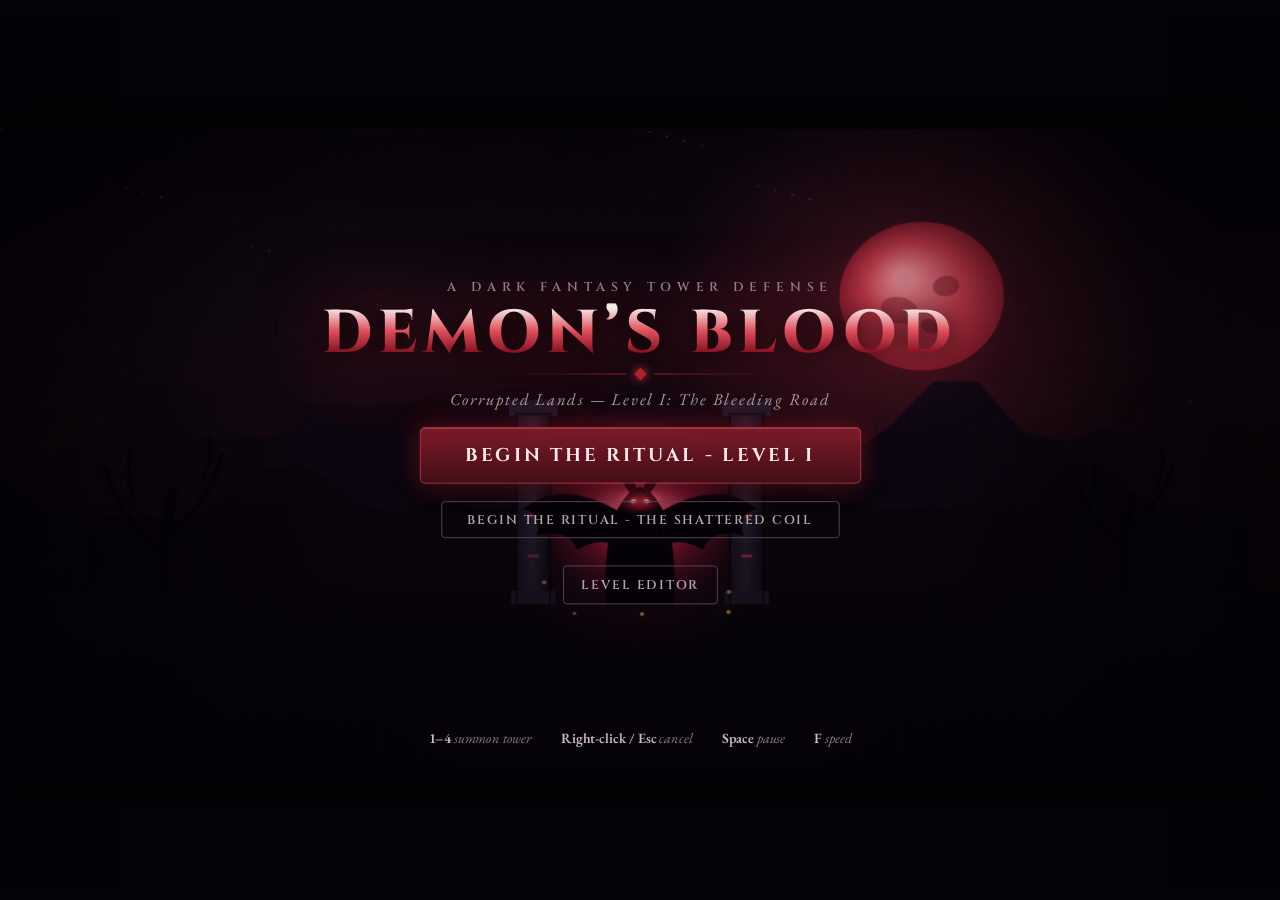
==== commit daf26be7: "Add selectable custom level button" ====
--- a/index.html
+++ b/index.html
@@ -7,7 +7,7 @@
 <link rel="preconnect" href="https://fonts.googleapis.com">
 <link rel="preconnect" href="https://fonts.gstatic.com" crossorigin>
 <link href="https://fonts.googleapis.com/css2?family=Cinzel:wght@400;600;800&family=EB+Garamond:ital,wght@0,400;0,600;1,400&display=swap" rel="stylesheet">
-<link rel="stylesheet" href="css/style.css?v=44">
+<link rel="stylesheet" href="css/style.css?v=45">
 </head>
 <body>
 
@@ -115,7 +115,8 @@
       <div class="title-rule"><span></span><i></i><span></span></div>
       <div class="title-sub">Corrupted Lands &mdash; Level I: The Bleeding Road</div>
     </div>
-    <button id="btn-start" class="btn-main">Begin the Ritual</button>
+    <button id="btn-start" class="btn-main">Begin the Ritual - Level I</button>
+    <button id="btn-start-custom" class="btn-ghost">Begin the Ritual - The Shattered Coil</button>
     <a href="level_editor.html" class="btn-ghost" style="margin-top:10px;text-decoration:none;padding:10px 18px">Level Editor</a>
     <div class="title-tips">
       <span><b>1&ndash;4</b> summon tower</span>
@@ -182,7 +183,7 @@
   <div id="damage-flash"></div>
 </div>
 
-<script src="js/sprites.js?v=44"></script>
-<script src="js/game.js?v=44"></script>
+<script src="js/sprites.js?v=45"></script>
+<script src="js/game.js?v=45"></script>
 </body>
 </html>
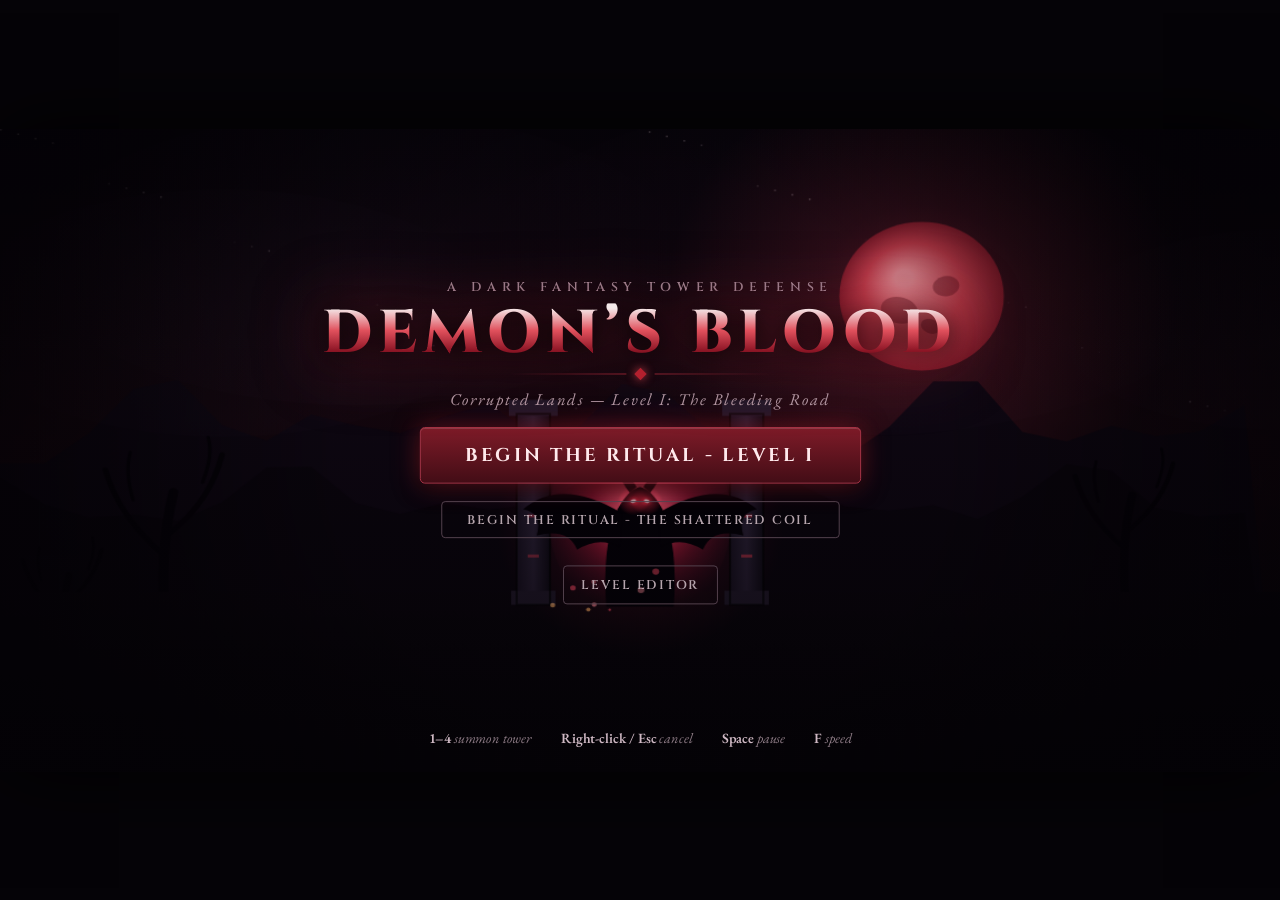
==== commit f3375d31: "Add built-in custom level with direct loading" ====
--- a/index.html
+++ b/index.html
@@ -7,7 +7,7 @@
 <link rel="preconnect" href="https://fonts.googleapis.com">
 <link rel="preconnect" href="https://fonts.gstatic.com" crossorigin>
 <link href="https://fonts.googleapis.com/css2?family=Cinzel:wght@400;600;800&family=EB+Garamond:ital,wght@0,400;0,600;1,400&display=swap" rel="stylesheet">
-<link rel="stylesheet" href="css/style.css?v=45">
+<link rel="stylesheet" href="css/style.css?v=46">
 </head>
 <body>
 
@@ -183,7 +183,8 @@
   <div id="damage-flash"></div>
 </div>
 
-<script src="js/sprites.js?v=45"></script>
-<script src="js/game.js?v=45"></script>
+<script src="js/sprites.js?v=46"></script>
+<script src="js/custom_levels.js?v=46"></script>
+<script src="js/game.js?v=46"></script>
 </body>
 </html>
